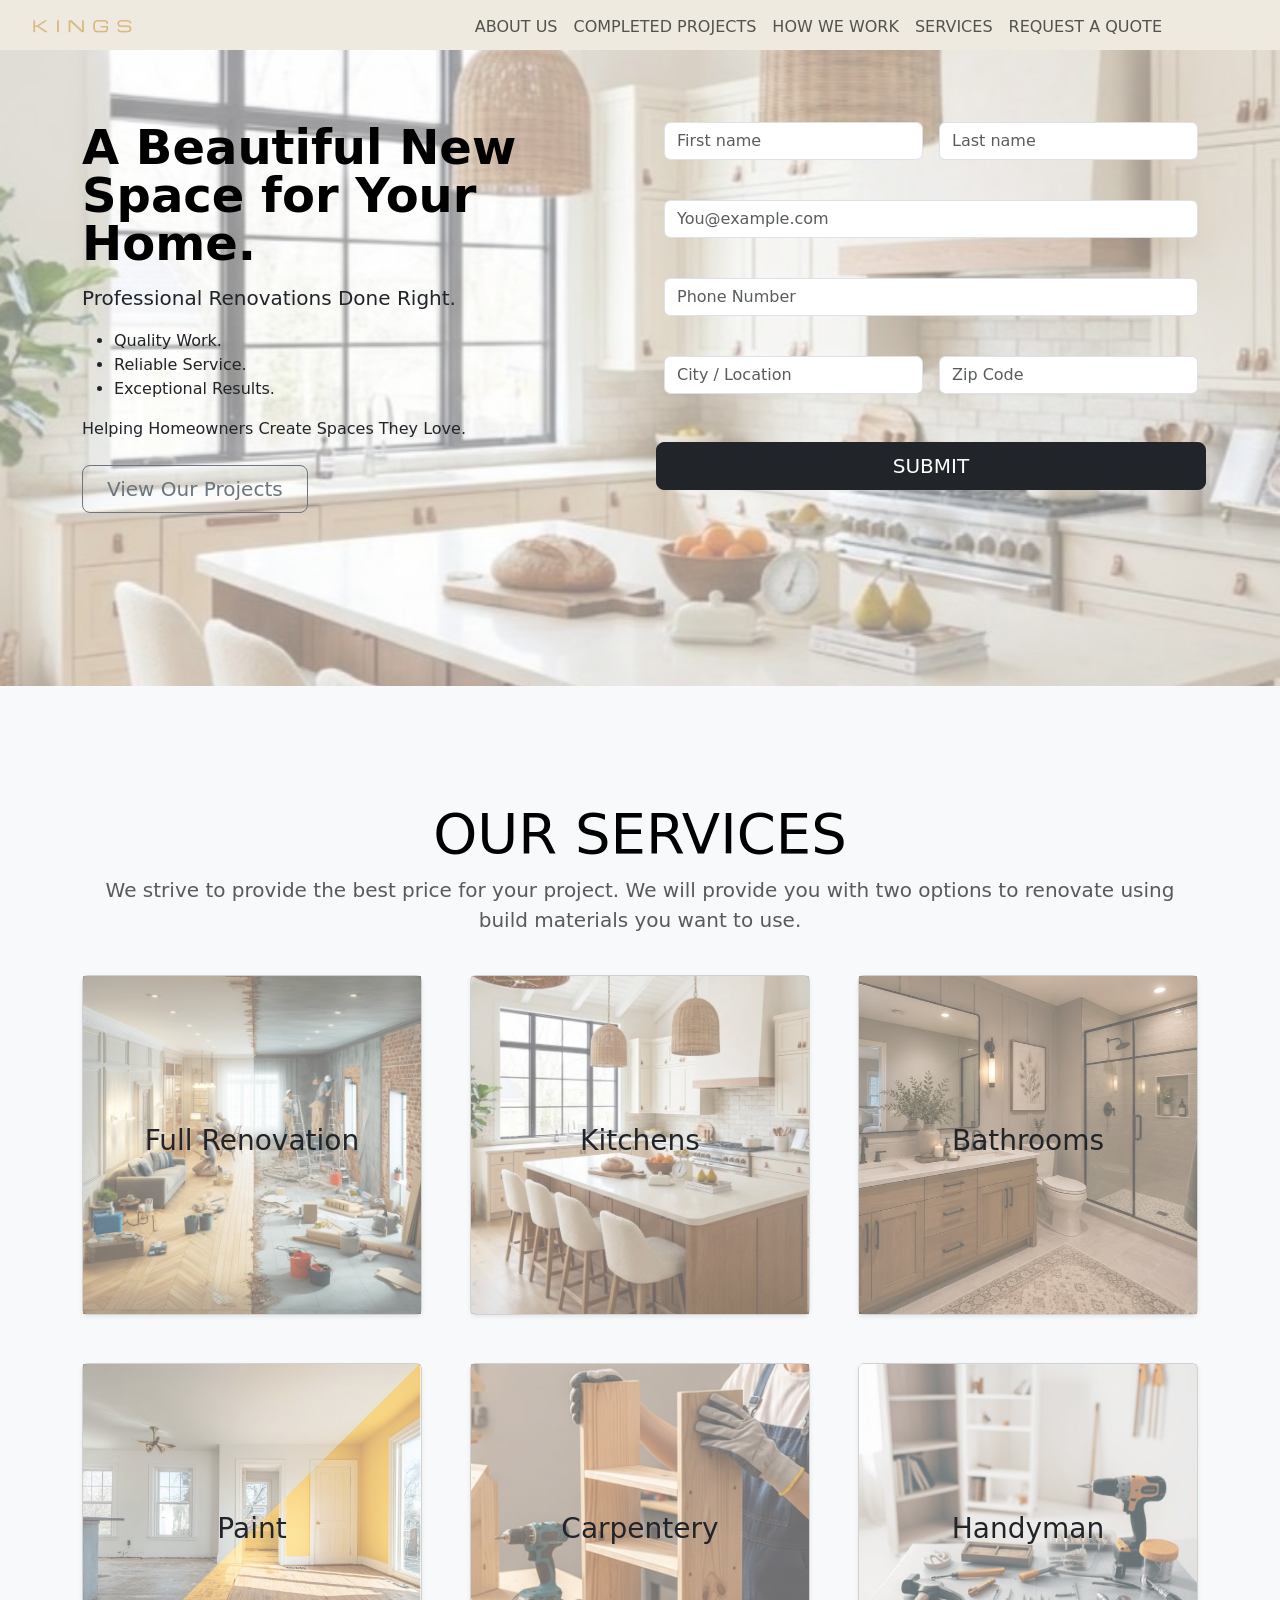
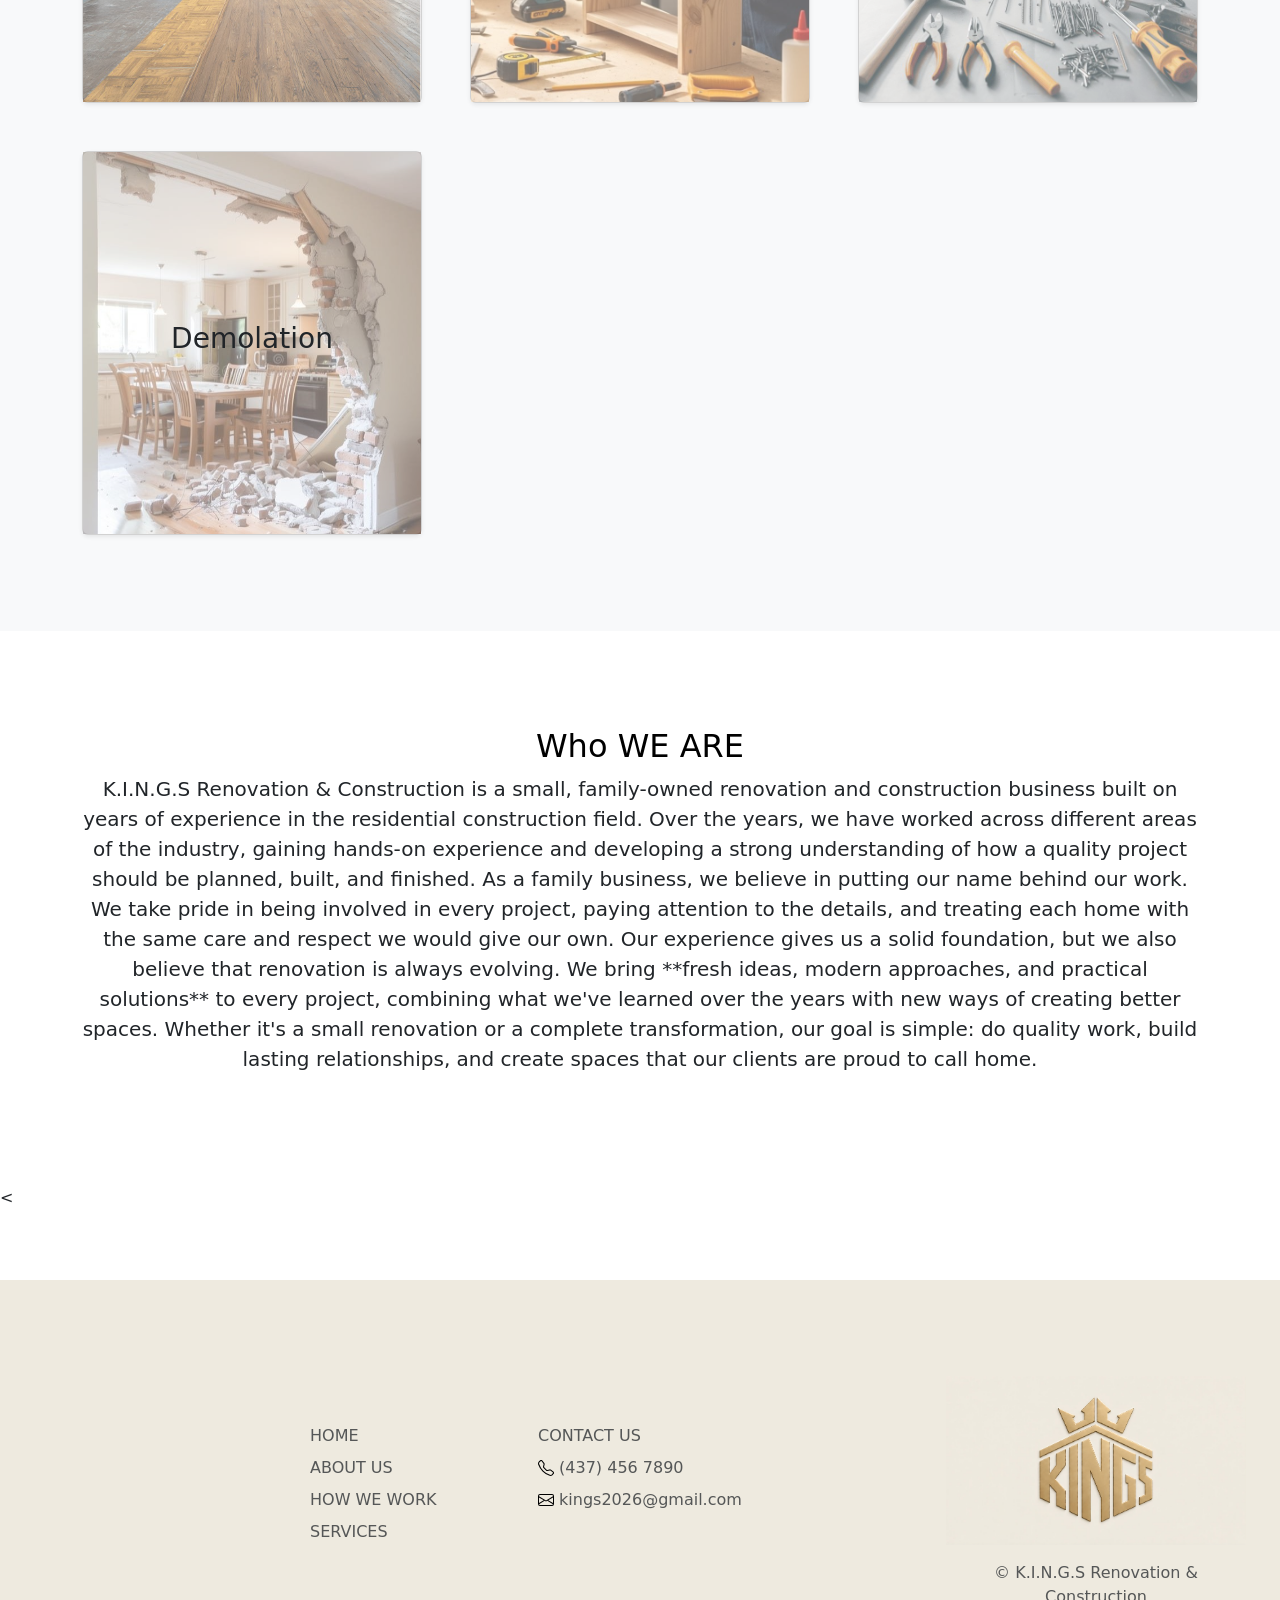
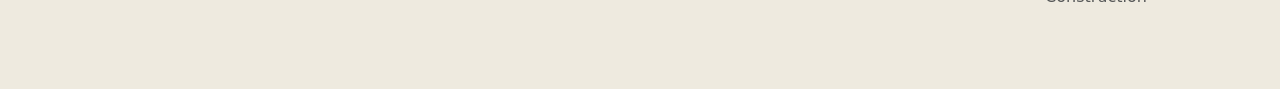
==== index.html @ 7e3b9f14 "Add files via upload" ====
<!DOCTYPE html>
<html lang="en">

<head>
    <meta charset="UTF-8">
    <meta name="viewport" content="width=device-width, initial-scale=1.0">
    <title>K.I.N.G.S</title>

    <link href="https://cdn.jsdelivr.net/npm/bootstrap@5.3.8/dist/css/bootstrap.min.css" rel="stylesheet"
        integrity="sha384-sRIl4kxILFvY47J16cr9ZwB07vP4J8+LH7qKQnuqkuIAvNWLzeN8tE5YBujZqJLB" crossorigin="anonymous">
    <script src="https://cdn.jsdelivr.net/npm/bootstrap@5.3.8/dist/js/bootstrap.bundle.min.js"
        integrity="sha384-FKyoEForCGlyvwx9Hj09JcYn3nv7wiPVlz7YYwJrWVcXK/BmnVDxM+D2scQbITxI"
        crossorigin="anonymous"></script>

    <link rel="stylesheet" href="./stylesheet.css">
</head>

<body>

    <section id="title">
        <div class=" wallpeaper"></div>
        <nav class="navbar navbar-expand-lg fixed-top pt-0">
            <div class="container-fluid gold nav-height">
                <a class="navbar-brand" href="./index.html"><img src="./renovation INC/pics/mobile-pics-cut.png"
                        alt="kings logo" title="KINGS home page" height="20"></a>
                <button class="navbar-toggler" type="button" data-bs-toggle="collapse" data-bs-target="#navbarNav"
                    aria-controls="navbarNav" aria-expanded="false" aria-label="Toggle navigation">
                    <span class="navbar-toggler-icon"></span>
                </button>
                <div class="collapse navbar-collapse gold right mt-1" id="navbarNav">
                    <ul class="navbar-nav px-5">

                        <li class="nav-item">
                            <a class="nav-link" href="./AboutUs.html">ABOUT US</a>
                        </li>
                        <li class="nav-item">
                            <a class="nav-link" href="./CompletedPro.html">COMPLETED PROJECTS</a>
                        </li>
                        <li class="nav-item">
                            <a class="nav-link" href="./HowWeWork.html">HOW WE WORK</a>
                        </li>
                        <li class="nav-item">
                            <a class="nav-link" href="./Services.html">SERVICES</a>
                        </li>
                        <li class="nav-item">
                            <a class="nav-link" href="./RequestQuote.html">REQUEST A QUOTE</a>
                        </li>
                    </ul>
                </div>
            </div>
        </nav>
    </section>
    <!-- ********************************************************************************* -->
    <section id="hero">
        <div class="container mt-50 mb-100">
            <div class="row flex-lg-row-reverse align-items-center g-5 py-5 ">
                <div class="col-12 col-sm-8 col-lg-6  pb-5 text-center d-flex justify-content-center">
                    <div class="row g-3">
                        <div class="col-sm-6"> <label for="firstName" class="form-label"></label> <input type="text"
                                class="form-control" id="firstName" placeholder="First name" value="" required="">
                            <div class="invalid-feedback">
                                Valid first name is required.
                            </div>
                        </div>
                        <div class="col-sm-6"> <label for="lastName" class="form-label"></label> <input type="text"
                                class="form-control" id="lastName" placeholder="Last name" value="" required="">
                            <div class="invalid-feedback">
                                Valid last name is required.
                            </div>
                        </div>
                        <div class="col-12"> <label for="email" class="form-label"> <span
                                    class="text-body-secondary"></span></label> <input type="email" class="form-control"
                                id="email" placeholder="You@example.com">
                            <div class="invalid-feedback">
                                Please enter a valid email address for shipping updates.
                            </div>
                        </div>
                        <div class="col-12"> <label for="username" class="form-label"></label>
                            <div class="input-group has-validation"><input type="tel" class="form-control" id="username"
                                    placeholder="Phone Number" required="">
                                <div class="invalid-feedback">
                                    Please enter a valid phone number
                                </div>
                            </div>
                        </div>
                        <div class="col-sm-6"> <label for="username" class="form-label"></label>
                            <div class="input-group has-validation"><input type="text" class="form-control"
                                    id="username" placeholder="City / Location " required="">
                            </div>
                        </div>

                        <div class="col-sm-6"> <label for="username" class="form-label"></label>
                            <div class="input-group has-validation"><input type="text" class="form-control"
                                    id="username" placeholder="Zip Code " required="">
                            </div>
                        </div>
                        <button type="button" class="btn btn-dark btn-lg px-4 me-md-2 mt-5">SUBMIT</button>
                    </div>
                </div>


                <div class="col-lg-6 text">
                    <h1 class="display-5 fw-bold text-body-emphasis lh-1 mb-3">A Beautiful New Space for Your Home.
                    </h1>
                    <p class="lead">Professional Renovations Done Right.
                    <ul>
                        <li>Quality Work.</li>
                        <li>Reliable Service.</li>
                        <li>Exceptional Results.</li>
                    </ul>

                    Helping Homeowners Create Spaces They Love.</p>
                    <div class="d-grid gap-2 d-md-flex justify-content-md-start"> <!--<button type="button"
                            class="btn btn-primary btn-lg px-4 me-md-2 mt-2">View Our Projects</button>--> <a href="./CompletedPro.html"><button
                            type="button" class="btn btn-outline-secondary btn-lg px-4 mt-2">View Our Projects</button></a>
                    </div>
                </div>
            </div>
        </div>
    </section>

    <!-- ************************************************************************* -->
    <section id="services">
        <div class="album py-5 bg-body-tertiary ">
            <div class="container mt-50 mb-5">
                <div class="pricing-header p-3 pb-md-4 mx-auto text-center">
                    <h2 class="display-4 fw-normal text-body-emphasis">OUR SERVICES</h2>
                    <p class="fs-5 text-body-secondary">We strive to provide the best price for your project.
                        We will provide you with two options to renovate using build materials you want to use.</p>
                </div>
                <div class="row row-cols-1 row-cols-sm-2 row-cols-md-3 g-5 ">
                    <div class="col">
                        <a href="./CompletedPro.html">
                            <div class="card shadow-sm ">
                                <img class="brightness" src="./renovation INC/pics/full renovation.jpg" alt="">
                                <div class="flex-row">
                                    <h3>Full Renovation</h3>
                                </div>
                            </div>
                        </a>
                    </div>

                    <a href="./CompletedPro.html#kitchenn">
                        <div class="col">
                            <div class="card shadow-sm">
                                <img class="brightness" src="./renovation INC/pics/kitchens1.jpg" alt="">
                                <div class="flex-row">
                                    <h3>Kitchens</h3>
                                </div>
                            </div>
                        </div>
                    </a>

                    <a href="./CompletedPro.html#bathroom">
                        <div class="col">
                            <div class="card shadow-sm">
                                <img class="brightness" src="./renovation INC/pics/bathrooms1.jpg" alt="">
                                <div class="flex-row">
                                    <h3>Bathrooms</h3>
                                </div>
                            </div>
                        </div>
                    </a>

                    <a href="./CompletedPro.html#paint">
                        <div class="col">
                            <div class="card shadow-sm">
                                <img class="brightness" src="./renovation INC/pics/paint.jpg" alt="">
                                <div class="flex-row">
                                    <h3>Paint</h3>
                                </div>
                            </div>
                        </div>
                    </a>
                    <a href="./CompletedPro.html#carpenter">
                        <div class="col">
                            <div class="card shadow-sm">
                                <img class="brightness " src="./renovation INC/pics/carpentry and woodworking1.jpg"
                                    alt="">
                                <div class="flex-row">
                                    <h3>Carpentery</h3>
                                </div>
                            </div>
                        </div>
                    </a>

                    <a href="./CompletedPro.html">
                        <div class="col">
                            <div class="card shadow-sm ">
                                <img class="brightness " src="./renovation INC/pics/handyman1.jpg" alt="">
                                <div class="flex-row">
                                    <h3>Handyman</h3>
                                </div>
                            </div>
                        </div>
                    </a>

                    <a href="./CompletedPro.html">
                        <div class="col">
                            <div class="card shadow-sm">
                                <img class="brightness" src="./renovation INC/pics/demolation1.jpg" alt="">
                                <div class="flex-row">
                                    <h3>Demolation</h3>
                                </div>
                            </div>
                        </div>
                    </a>
                </div>
            </div>
        </div>
    </section>
    <!-- ************************************************************ -->
    <!-- <hr width="80%" class="mx-auto"> -->
    <section id="who-are-we">
        <div class="p-5 text-center ">
            <div class="container py-5">
                <h2 class="text-body-emphasis">Who WE ARE</h2>
                <p class="col-lg-12 mx-auto lead">
                    K.I.N.G.S Renovation & Construction is a small, family-owned renovation and construction business
                    built on years of experience in the residential construction field. Over the years, we have worked
                    across different areas of the industry, gaining hands-on experience and developing a strong
                    understanding of how a quality project should be planned, built, and finished.

                    As a family business, we believe in putting our name behind our work. We take pride in being
                    involved in every project, paying attention to the details, and treating each home with the same
                    care and respect we would give our own.

                    Our experience gives us a solid foundation, but we also believe that renovation is always evolving.
                    We bring **fresh ideas, modern approaches, and practical solutions** to every project, combining
                    what we've learned over the years with new ways of creating better spaces.
                    Whether it's a small renovation or a complete transformation, our goal is simple:
                    do quality work, build lasting relationships, and create spaces that our clients are proud to call
                    home.
                </p>
            </div>
        </div>
    </section>

    <!-- ********************************************************* -->
    <<section id="footer" class="gold mb-0 pb-5">
        <div class="white-blank" style="background-color: white; width: 100%; height: 70px;"></div>

        <div class="container flex-lg-row-reverse">
            <footer class="row row-cols-1 row-cols-sm-1 row-cols-md-5 pt-5 mt-5 ">

                <div class="col col-1 mt-5"></div>


                <div class="col col-12 mt-5 d-flex justify-content-lg-start justify-content-center">
                    <!-- <h5>INTODUCTION</h5> -->
                    <ul class="nav flex-column">
                        <li class="nav-item mb-2"><a href="./index.html"
                                class="nav-link p-0 text-body-secondary">HOME</a></li>
                        <li class="nav-item mb-2"><a href="./AboutUs.html"
                                class="nav-link p-0 text-body-secondary">ABOUT US</a></li>
                        <li class="nav-item mb-2"><a href="./HowWeWork.html"
                                class="nav-link p-0 text-body-secondary">HOW WE WORK</a></li>
                        <li class="nav-item mb-2"><a href="./Services.html"
                                class="nav-link p-0 text-body-secondary">SERVICES</a></li>
                    </ul>
                </div>

                <div class="col col-12 mt-5 d-flex justify-content-lg-start justify-content-center">
                    <!-- <h5>CoNTACT US</h5> -->
                    <ul class="nav flex-column">
                        <li class="nav-item mb-2"><a href="./RequestQuote.html"
                                class="nav-link p-0 text-body-secondary">CONTACT US</a></li>
                        <li class="nav-item mb-2"><a href="tel:0000" class="nav-link p-0 text-body-secondary"><img
                                    src="./renovation INC/pics/telephone.svg"> (437) 456 7890 </a></li>
                        <li class="nav-item mb-2"><a
                                href="mailto:info@example.com?subject=Renovation%20Inquiry&body=hello, i would like a new quote"
                                class="nav-link p-0 text-body-secondary"><img src="./renovation INC/pics/envelope.svg"
                                    alt=""> kings2026@gmail.com</a></li>
                    </ul>
                </div>

                <div class="col col-4 mt-5"></div>


                <div class="col mb-3 text-center"> <a href="./index.html"
                        class="d-flex align-items-center justify-content-center mb-3 link-body-emphasis text-decoration-none"
                        aria-label="Bootstrap"><img src="./renovation INC/pics/final logo.jpeg" alt="kings logo"
                            title="KINGS home page" width="300"></a>
                    <p class="text-body-secondary text-center ml-5">© K.I.N.G.S Renovation & Construction</p>
                </div>





                <!-- <div class="col mt-5">
                    <h5>Section</h5>
                    <ul class="nav flex-column">
                        <li class="nav-item mb-2"><a href="#" class="nav-link p-0 text-body-secondary">Home</a></li>
                        <li class="nav-item mb-2"><a href="#" class="nav-link p-0 text-body-secondary">Features</a></li>
                        <li class="nav-item mb-2"><a href="#" class="nav-link p-0 text-body-secondary">Pricing</a></li>
                        <li class="nav-item mb-2"><a href="#" class="nav-link p-0 text-body-secondary">FAQs</a></li>
                        <li class="nav-item mb-2"><a href="#" class="nav-link p-0 text-body-secondary">About</a></li>
                    </ul>
                </div> -->
                <!-- <div class="col mt-5">
                    <h5>Section</h5>
                    <ul class="nav flex-column">
                        <li class="nav-item mb-2"><a href="#" class="nav-link p-0 text-body-secondary">Home</a></li>
                        <li class="nav-item mb-2"><a href="#" class="nav-link p-0 text-body-secondary">Features</a></li>
                        <li class="nav-item mb-2"><a href="#" class="nav-link p-0 text-body-secondary">Pricing</a></li>
                        <li class="nav-item mb-2"><a href="#" class="nav-link p-0 text-body-secondary">FAQs</a></li>
                        <li class="nav-item mb-2"><a href="#" class="nav-link p-0 text-body-secondary">About</a></li>
                    </ul>
                </div> -->
        </div>
        </footer>
    </section>
</body>

</html>
---- stylesheet.css ----
.gold{ background-color: #eeeadf;}
.tgold{color: #B4915B;}

.browsing-page {color: #B4915B;
/* #DBB77D another color hover*/}

.btn-bg {background-color: #B4915B;}
.btn-bg:hover{ background-color: #DBB77D;}


.nav-height{ height: 50px;}

.mt-300{margin-top: 300px;}
.mt-100{margin-top: 100px;}

.mt-50{margin-top: 50px;}
.mt-25{margin-top: 25px;}
.mt-10{margin-top: 10px;}

.pl-130{padding-left: 130px;}
.pr-130{padding-right: 130px;}



.mb-100{margin-bottom: 100px;}

.brightness{opacity: 0.6;
transition: 0.5s;}

.card:hover .brightness{
    opacity: 0.9;
    border-color: black;
    border-style: solid;
    border-width: 2px;
}

.card:hover h3{ opacity: 0.3;
    color: #eeeadf;
transition: 0.7s;}


.projects{opacity: 0.9;
transition: 0.5s;}
.projects:hover .projects{ 
    opacity: 1.5;
    border-color: black;
    border-style: solid;
    border-width: 2px;}




.right{ justify-content: flex-end;
padding-right: 50px;
}

.flex-row{display: inline-flex;
width: 100%;
height: 100%;
flex-direction: row;
justify-content: center;
align-content: center;
flex-wrap: wrap;

position: absolute;
}




.wallpeaper {
    background-image: url("./renovation INC/pics/kitchens1.jpg");
    background-size: cover;
    position: fixed;

    background-position: center;
    background-repeat: no-repeat;
    min-height: 100%;
    width: 100%;

    z-index: -1;
    opacity: 0.5;
    top: 40px;}
    
.wallpeaper-two{
    background-image: url("./renovation INC/pics/paint.jpg"); 
    background-size: cover;
    position: absolute;

    background-position: 25%;
    background-repeat: no-repeat;
    height: 25%;
    width: 100%;

    z-index: -1;
    top:70px;
}

.wallpeaper-three{
    background-image: url("./renovation INC/pics/drywall\ design.jpg"); 
    background-size: cover;
    position: absolute;

    background-position: 25%;
    background-repeat: no-repeat;
    height: 25%;
    width: 100%;

    z-index: -1;
    top:70px;
}

.wallpeaper-four{
    background-image: url("./renovation inc/pics/carpentry\ and\ woodworking1.jpg"); 
    background-size: cover;
    position: absolute;

    background-position: 25%;
    background-repeat: no-repeat;
    height: 25%;
    width: 100%;

    z-index: -1;
    top:70px;
}

.wallpeaper-five {
     background-image: url("./renovation INC/pics/salonreno.jpg"); 
    background-size: cover;
    position: absolute;

    background-position: 25%;
    background-repeat: no-repeat;
    height: 25%;
    width: 100%;

    z-index: -1;
    top:70px;
}



details summary {
    list-style: none;
}

details summary::-webkit-details-marker {
    display: none;
}

.side-text {
    position: sticky;
    top: 250px;
    margin-top: 20px;
}

a{ list-style: none;
text-decoration: none;
color: black;}

/* for completed projects */
.long { height: 400px;
width: 300px;}

/* for how we work */
.longg{
    width: 400px;
    height: 400px;
}



/* for <a> */
.border-s{ 
    border-color: #B4915B;
    border-width: 1px;
    border-style: solid;
    margin-top: 15px;

    padding-top: 5px;
}

/* for pic how we work */
.border-b {
    border-color: black
    border-width: 1px;
    border-style: solid;
}


.full-width{width: 100%;}
.text-center{ text-align: center;}

.services-list > .row + .row {
    margin-top: 5rem;
}
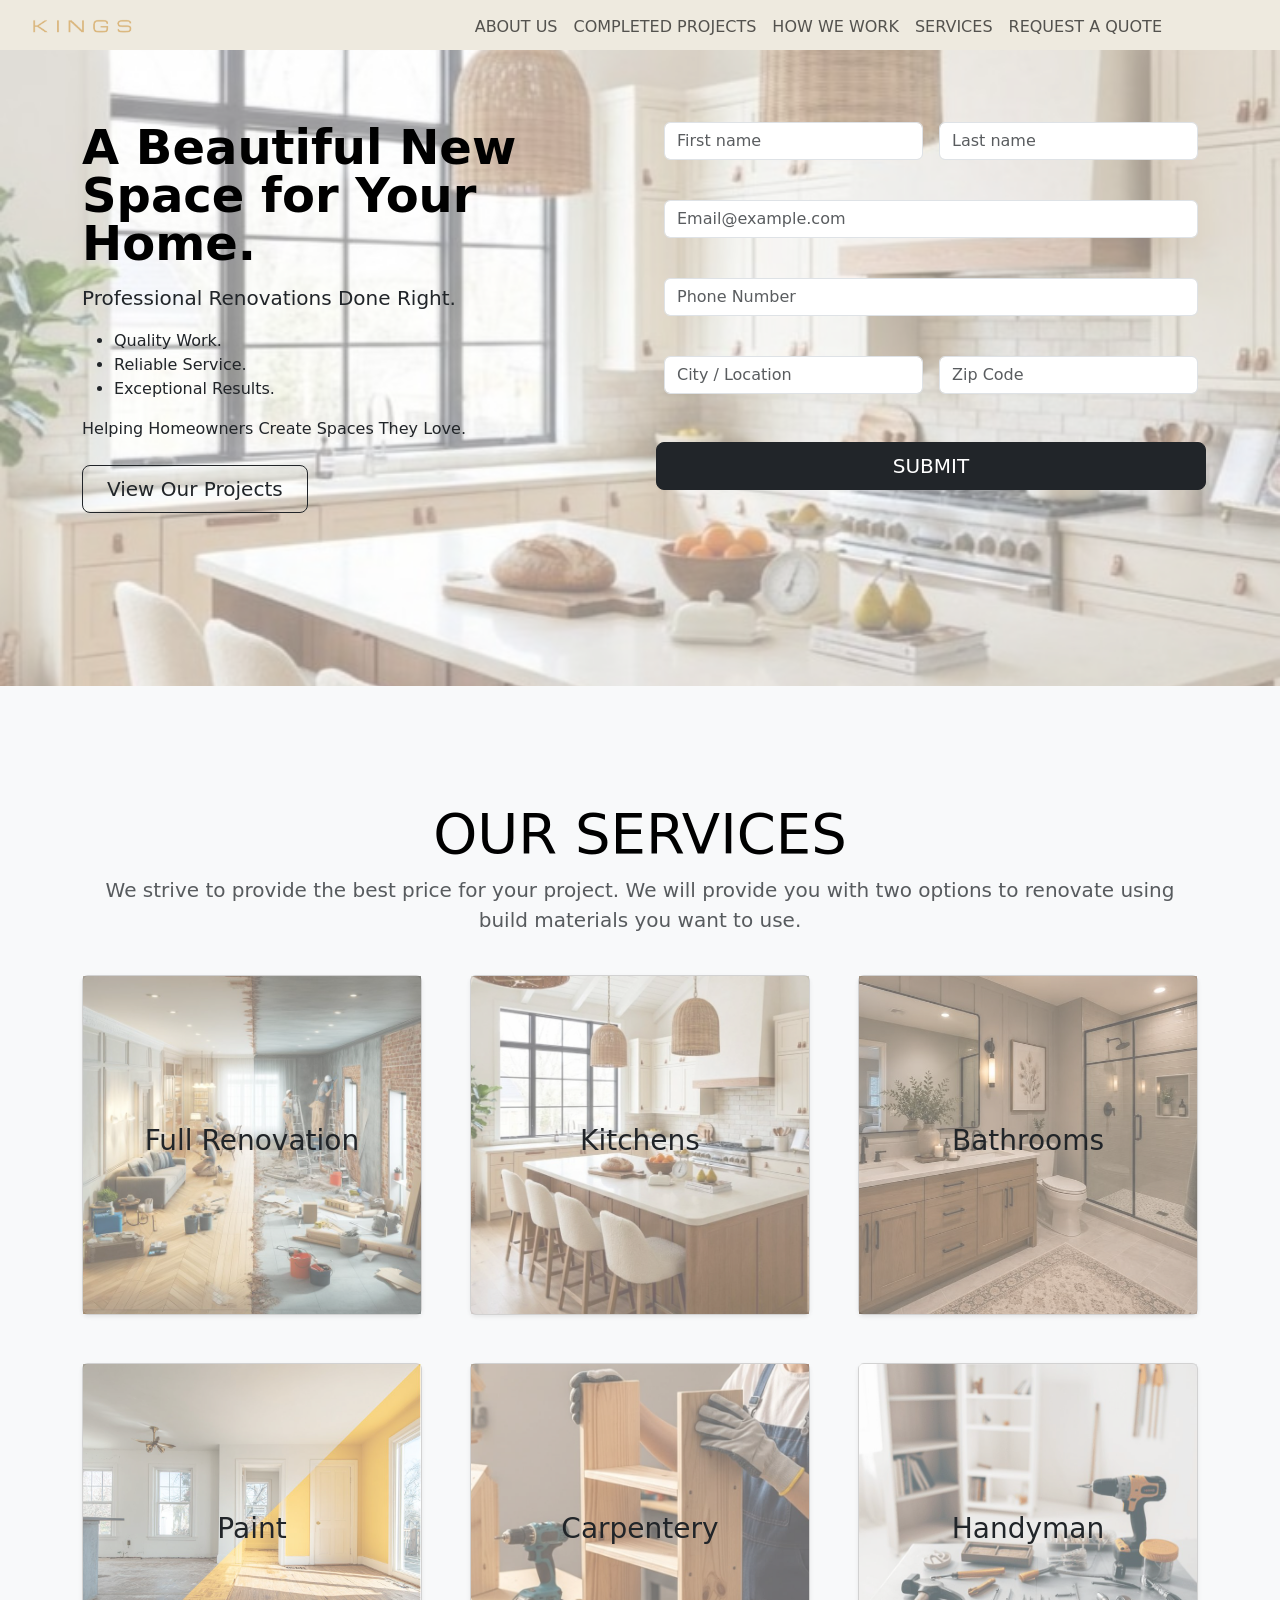
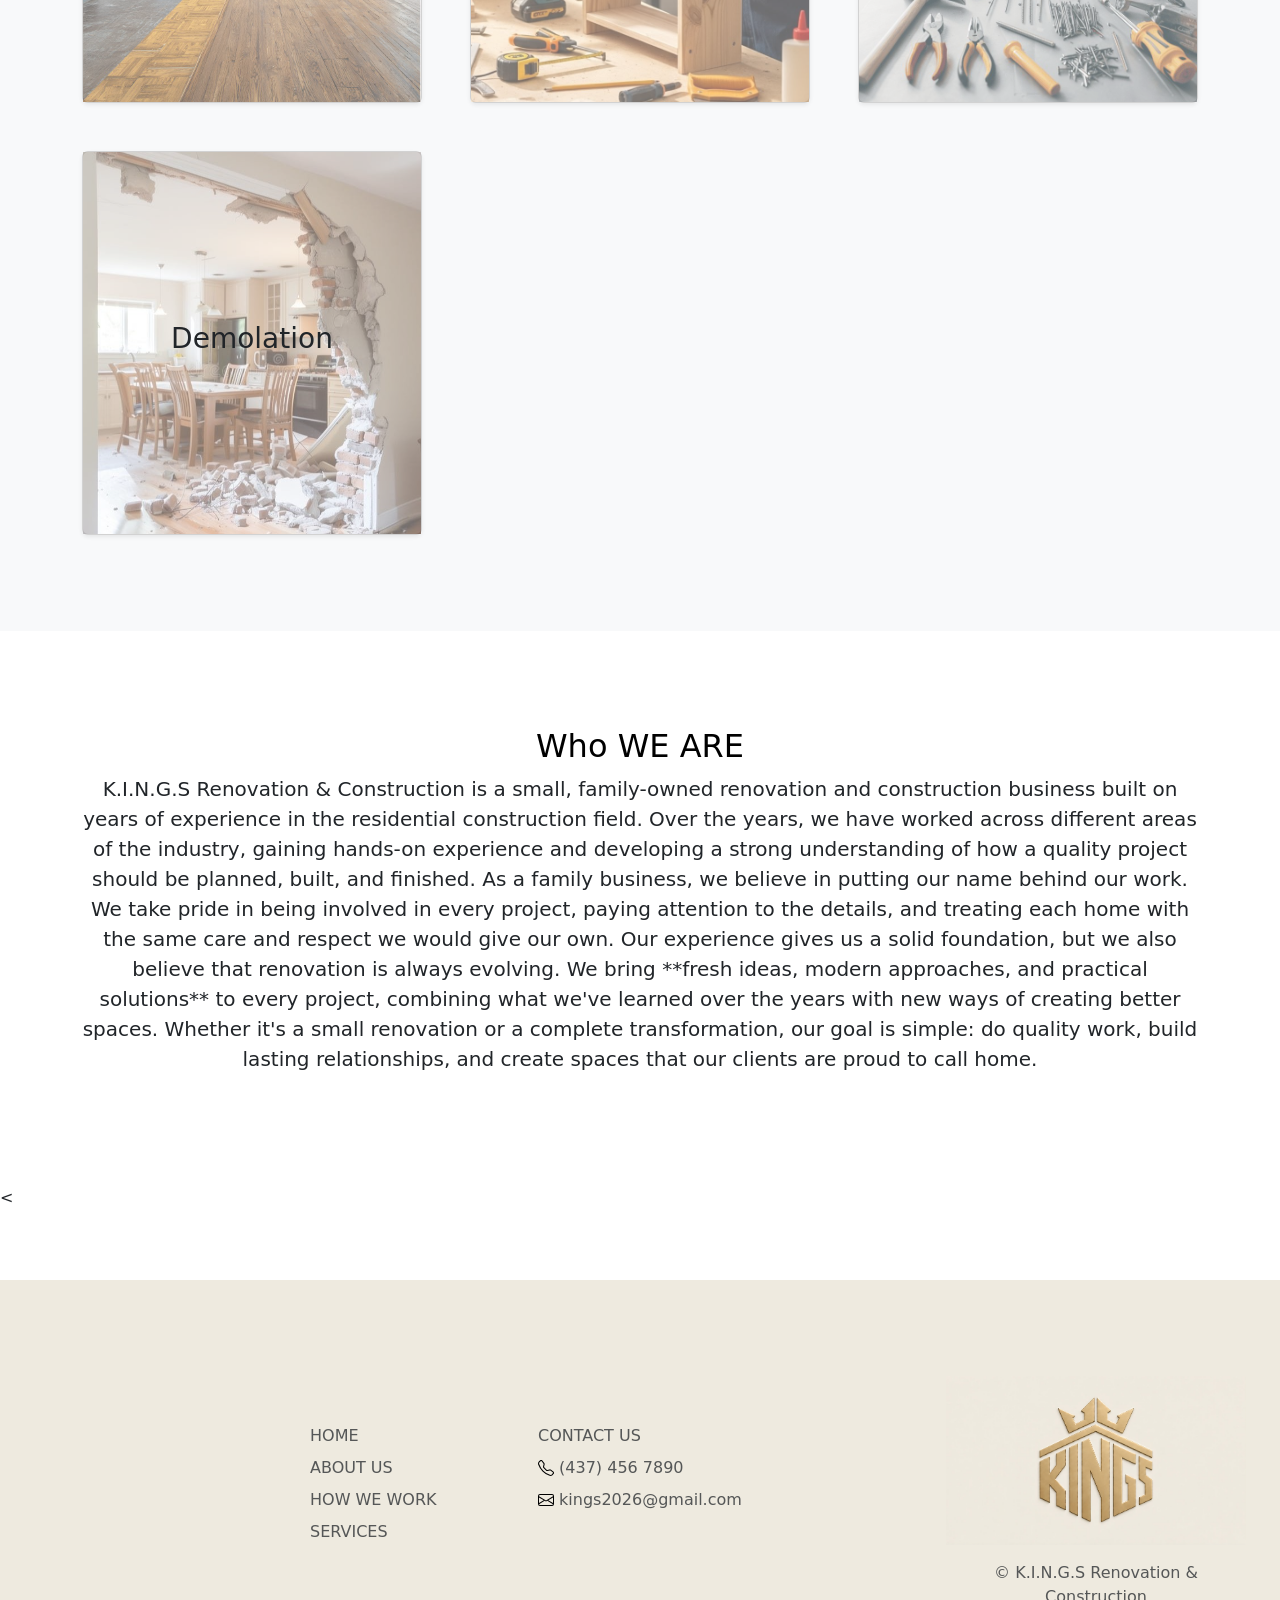
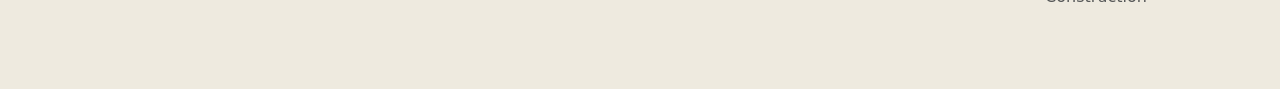
==== commit 814ad208: "Update index.html" ====
--- a/index.html
+++ b/index.html
@@ -53,31 +53,35 @@
     <!-- ********************************************************************************* -->
     <section id="hero">
         <div class="container mt-50 mb-100">
-            <div class="row flex-lg-row-reverse align-items-center g-5 py-5 ">
-                <div class="col-12 col-sm-8 col-lg-6  pb-5 text-center d-flex justify-content-center">
+            <div class="row flex-lg-row-reverse align-items-center g-5 py-5 " action="https://api.web3forms.com/submit"
+                method="POST">
+                <form class="col-12 col-sm-8 col-lg-6  pb-5 text-center d-flex justify-content-center">
+                    <input type="hidden" name="access_key" value="51754bb3-c63d-49ee-beb2-acd6690b7aa1">
                     <div class="row g-3">
-                        <div class="col-sm-6"> <label for="firstName" class="form-label"></label> <input type="text"
-                                class="form-control" id="firstName" placeholder="First name" value="" required="">
+                        <div class="col-sm-6"> <label for="firstName" class="form-label"></label><input type="text"
+                                class="form-control" id="firstName" name="first_name" placeholder="First name" value=""
+                                required="">
                             <div class="invalid-feedback">
                                 Valid first name is required.
                             </div>
                         </div>
                         <div class="col-sm-6"> <label for="lastName" class="form-label"></label> <input type="text"
-                                class="form-control" id="lastName" placeholder="Last name" value="" required="">
+                                class="form-control" id="lastName" name="last_name" placeholder="Last name" value=""
+                                required="">
                             <div class="invalid-feedback">
                                 Valid last name is required.
                             </div>
                         </div>
                         <div class="col-12"> <label for="email" class="form-label"> <span
                                     class="text-body-secondary"></span></label> <input type="email" class="form-control"
-                                id="email" placeholder="You@example.com">
+                                id="email" name="email" placeholder="Email@example.com">
                             <div class="invalid-feedback">
                                 Please enter a valid email address for shipping updates.
                             </div>
                         </div>
                         <div class="col-12"> <label for="username" class="form-label"></label>
-                            <div class="input-group has-validation"><input type="tel" class="form-control" id="username"
-                                    placeholder="Phone Number" required="">
+                            <div class="input-group has-validation"><input type="tel" class="form-control"
+                                    id="phone_number" name="phone_number" placeholder="Phone Number" required="">
                                 <div class="invalid-feedback">
                                     Please enter a valid phone number
                                 </div>
@@ -85,18 +89,20 @@
                         </div>
                         <div class="col-sm-6"> <label for="username" class="form-label"></label>
                             <div class="input-group has-validation"><input type="text" class="form-control"
-                                    id="username" placeholder="City / Location " required="">
-                            </div>
-                        </div>
+                                    id="username" name="locarion" placeholder="City / Location " required="">
+                            </div>
+                        </div>
+
+
 
                         <div class="col-sm-6"> <label for="username" class="form-label"></label>
                             <div class="input-group has-validation"><input type="text" class="form-control"
-                                    id="username" placeholder="Zip Code " required="">
-                            </div>
-                        </div>
-                        <button type="button" class="btn btn-dark btn-lg px-4 me-md-2 mt-5">SUBMIT</button>
+                                    id="username" name="zip_code" placeholder="Zip Code " required="">
+                            </div>
+                        </div>
+                        <button type="submit" class="btn btn-dark btn-lg px-4 me-md-2 mt-5">SUBMIT</button>
                     </div>
-                </div>
+                </form>
 
 
                 <div class="col-lg-6 text">
@@ -111,8 +117,9 @@
 
                     Helping Homeowners Create Spaces They Love.</p>
                     <div class="d-grid gap-2 d-md-flex justify-content-md-start"> <!--<button type="button"
-                            class="btn btn-primary btn-lg px-4 me-md-2 mt-2">View Our Projects</button>--> <a href="./CompletedPro.html"><button
-                            type="button" class="btn btn-outline-secondary btn-lg px-4 mt-2">View Our Projects</button></a>
+                            class="btn btn-primary btn-lg px-4 me-md-2 mt-2">View Our Projects</button>--> <a
+                            href="./CompletedPro.html"><button type="button"
+                                class="btn btn-outline-dark btn-lg px-4 mt-2">View Our Projects</button></a>
                     </div>
                 </div>
             </div>
@@ -310,7 +317,7 @@
                 </div> -->
         </div>
         </footer>
-    </section>
+        </section>
 </body>
 
-</html>+</html>
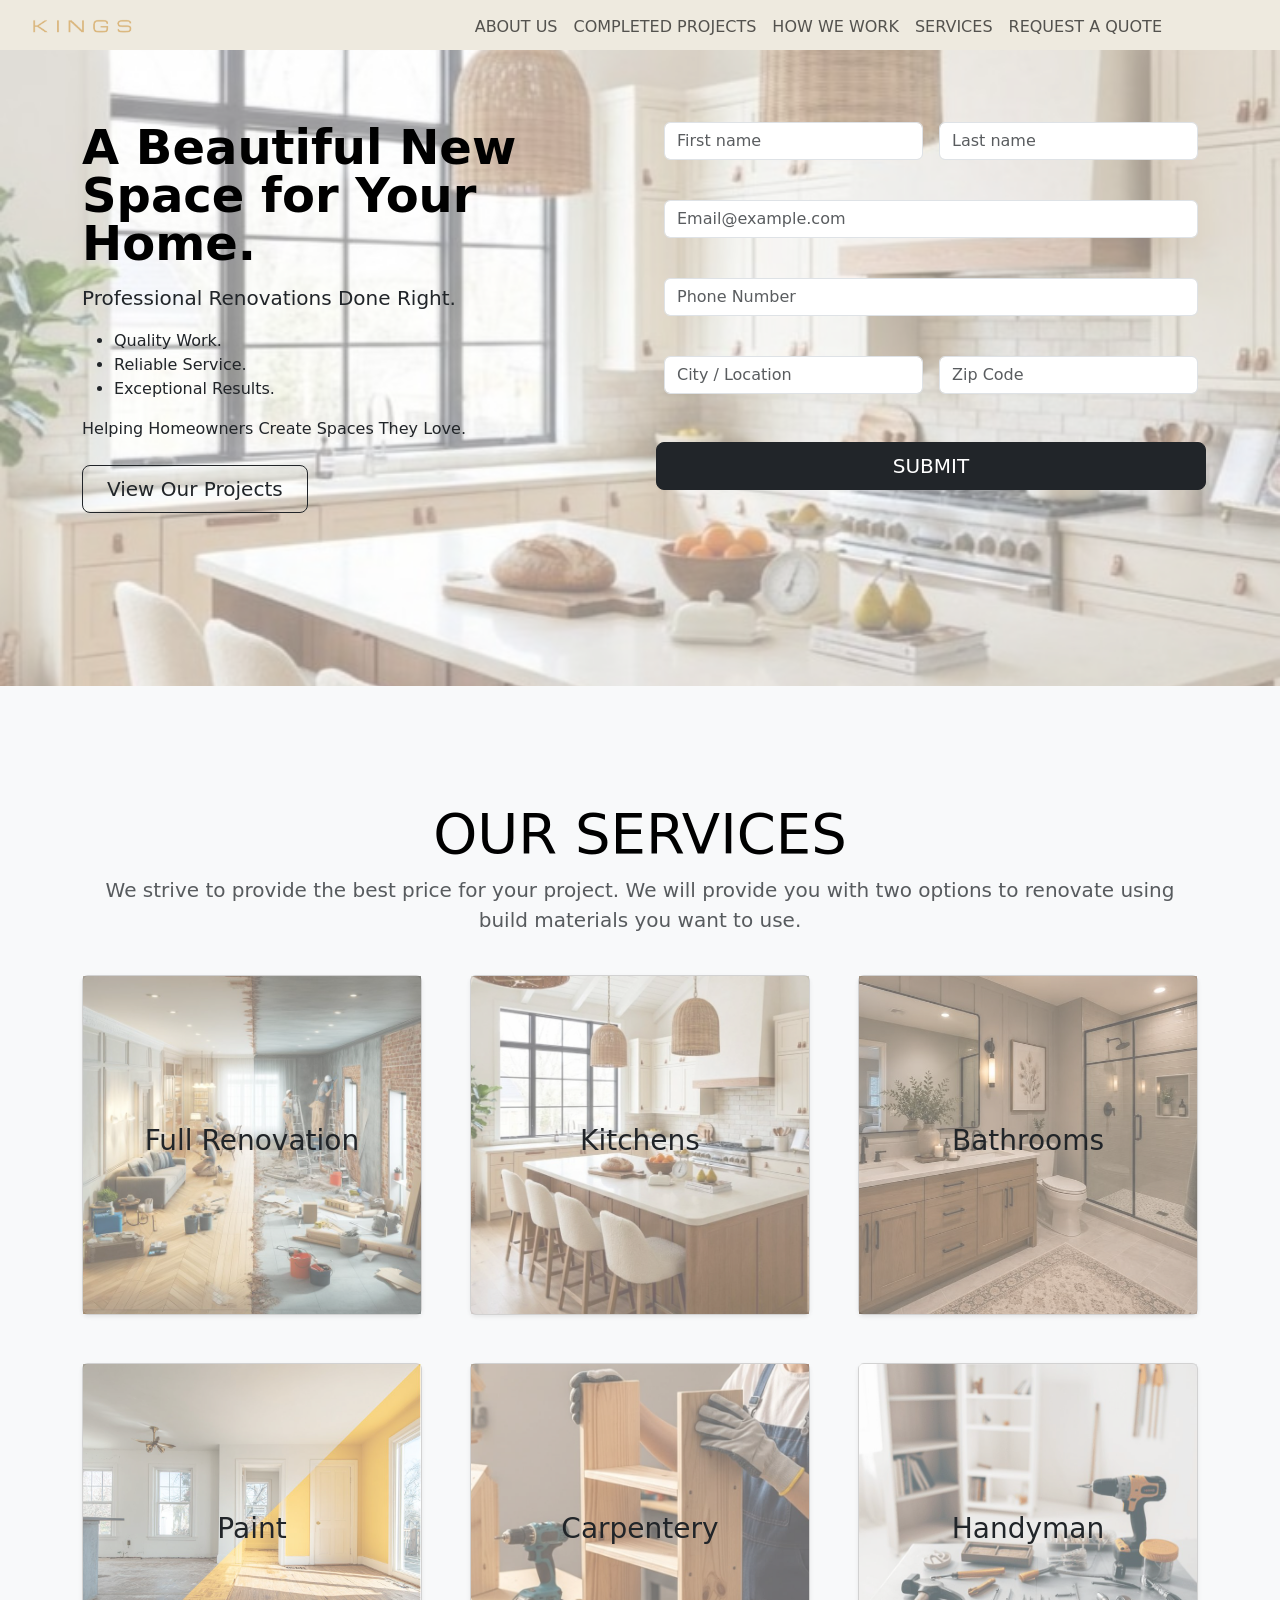
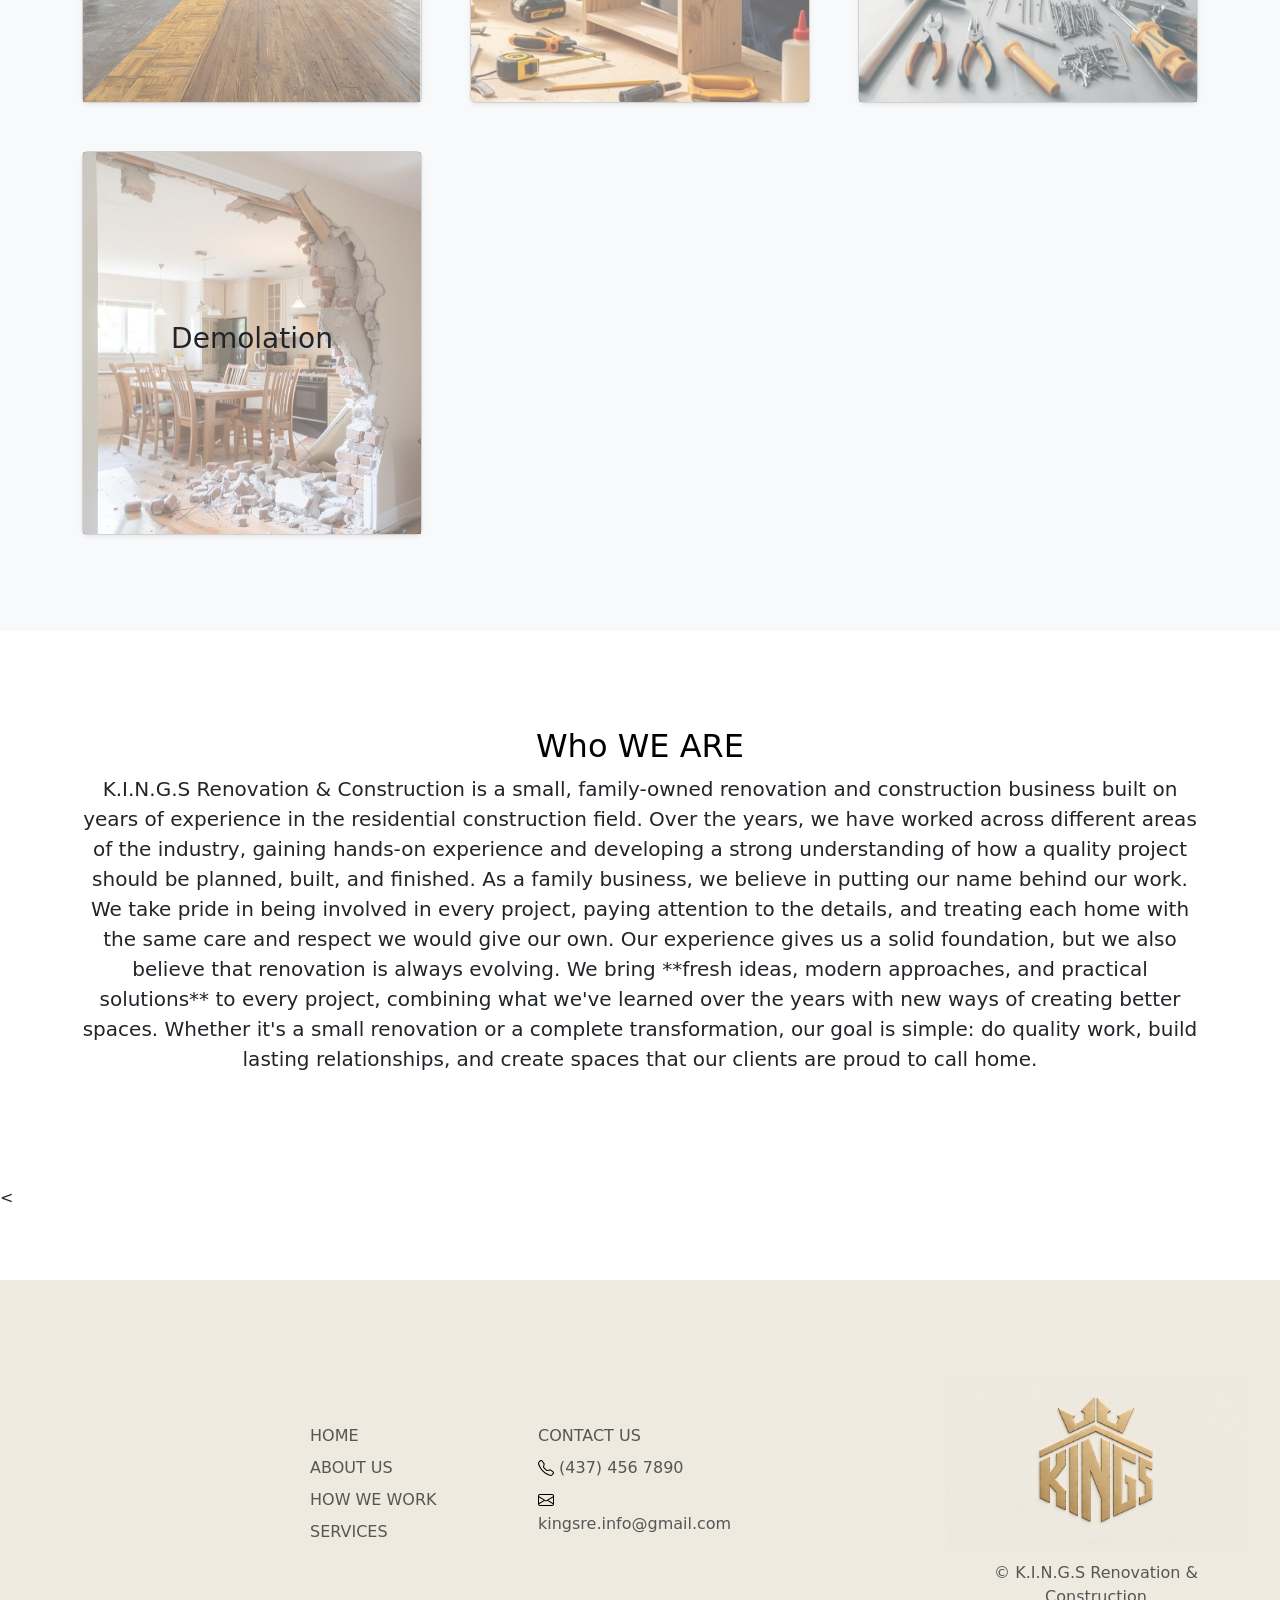
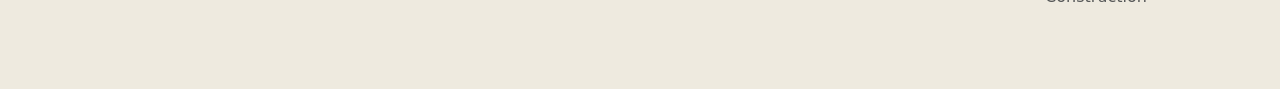
==== commit 45628e1d: "Update1 index.html" ====
--- a/index.html
+++ b/index.html
@@ -53,9 +53,9 @@
     <!-- ********************************************************************************* -->
     <section id="hero">
         <div class="container mt-50 mb-100">
-            <div class="row flex-lg-row-reverse align-items-center g-5 py-5 " action="https://api.web3forms.com/submit"
-                method="POST">
-                <form class="col-12 col-sm-8 col-lg-6  pb-5 text-center d-flex justify-content-center">
+            <div class="row flex-lg-row-reverse align-items-center g-5 py-5 ">
+                <form action="https://api.web3forms.com/submit" method="POST"
+                    class="col-12 col-sm-8 col-lg-6  pb-5 text-center d-flex justify-content-center">
                     <input type="hidden" name="access_key" value="51754bb3-c63d-49ee-beb2-acd6690b7aa1">
                     <div class="row g-3">
                         <div class="col-sm-6"> <label for="firstName" class="form-label"></label><input type="text"
@@ -89,7 +89,7 @@
                         </div>
                         <div class="col-sm-6"> <label for="username" class="form-label"></label>
                             <div class="input-group has-validation"><input type="text" class="form-control"
-                                    id="username" name="locarion" placeholder="City / Location " required="">
+                                    id="username" name="location" placeholder="City / Location " required="">
                             </div>
                         </div>
 
@@ -275,9 +275,9 @@
                         <li class="nav-item mb-2"><a href="tel:0000" class="nav-link p-0 text-body-secondary"><img
                                     src="./renovation INC/pics/telephone.svg"> (437) 456 7890 </a></li>
                         <li class="nav-item mb-2"><a
-                                href="mailto:info@example.com?subject=Renovation%20Inquiry&body=hello, i would like a new quote"
+                                href="mailto:kingsre.info@gmail.com?subject=Renovation%20Inquiry&body=hello, i would like a new quote"
                                 class="nav-link p-0 text-body-secondary"><img src="./renovation INC/pics/envelope.svg"
-                                    alt=""> kings2026@gmail.com</a></li>
+                                    alt=""> kingsre.info@gmail.com</a></li>
                     </ul>
                 </div>
 
--- a/stylesheet.css
+++ b/stylesheet.css
@@ -111,7 +111,7 @@
 }
 
 .wallpeaper-four{
-    background-image: url("./renovation inc/pics/carpentry\ and\ woodworking1.jpg"); 
+    background-image: url("./renovation INC/pics/salonreno.jpg"); 
     background-size: cover;
     position: absolute;
 
